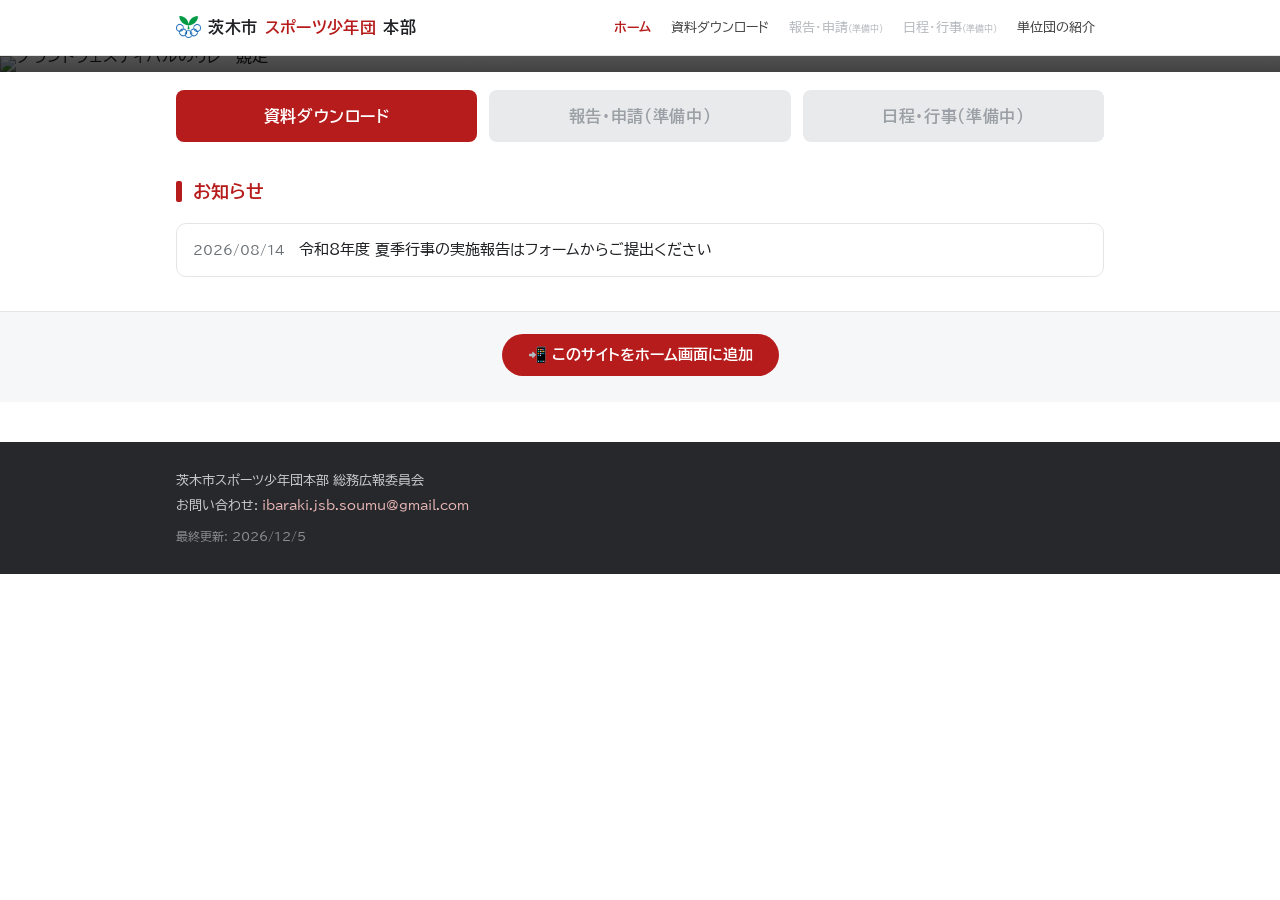
==== index.html @ 05d5eac3 "Update: PCのヒーロー縦幅を30vhに制限・ホーム画面追加ボタン新設・フッタ文言整理 - beforeinstallprompt対応(Android/PCはワンタップ、iPhoneは手順表示)" ====
<!DOCTYPE html>
<html lang="ja">
<head>
<meta charset="UTF-8">
<meta name="viewport" content="width=device-width, initial-scale=1">
<title>茨木市スポーツ少年団本部</title>
<meta name="description" content="大阪府茨木市内で活動するスポーツ少年団の連絡・資料・報告の窓口です。">
<!-- ホーム画面追加・ブックマーク用のアイコン(PWA) -->
<link rel="manifest" href="manifest.webmanifest">
<meta name="theme-color" content="#b71c1c">
<link rel="icon" type="image/png" sizes="32x32" href="icons/icon-32.png">
<link rel="apple-touch-icon" href="icons/apple-touch-icon.png">
<link rel="preconnect" href="https://fonts.googleapis.com">
<link rel="preconnect" href="https://fonts.gstatic.com" crossorigin>
<link href="https://fonts.googleapis.com/css2?family=BIZ+UDPGothic:wght@400;700&display=swap" rel="stylesheet">
<link rel="stylesheet" href="style.css?v=2">
<!--
  ホームページ。お知らせは「本部サイト資料一覧」スプレッドシートの「お知らせ」シートを直読みする。
  シートが無い/読めない間は、下の FALLBACK_NOTICES を表示する。
-->
<style>
  /* ヒーロー */
  .hero{position:relative;max-height:520px;overflow:hidden;line-height:0}
  .hero img{width:100%;height:auto;object-fit:cover;max-height:520px}
  /* PCでは縦幅を画面の3割程度に抑える(スマホは従来どおり) */
  @media (min-width:561px){
    .hero{max-height:30vh}
    .hero img{max-height:30vh}
  }

  /* ホーム画面追加ボタン(フッタ直上) */
  .installsec{padding:22px 0 26px;text-align:center;background:var(--bg-alt);border-top:1px solid var(--line)}
  .installsec button{border:0;background:var(--red);color:#fff;font-weight:700;font-family:inherit;
    font-size:.95rem;padding:12px 26px;border-radius:999px;cursor:pointer}
  .installsec button:hover{background:var(--red-hover)}
  .installsec .hint{margin-top:10px;font-size:.82rem;color:var(--sub)}
  .hero .cap{position:absolute;left:0;right:0;bottom:0;line-height:1.4;color:#fff;
             padding:60px 0 22px;
             background:linear-gradient(transparent, rgba(0,0,0,.28) 30%, rgba(0,0,0,.74))}
  .hero .cap .wrap{padding:0 16px}
  .hero .bar{width:56px;height:5px;background:#e53935;border-radius:2px;margin-bottom:10px}
  .hero h1{font-size:clamp(1.3rem, 3.6vw, 2.3rem);font-weight:700;letter-spacing:.03em;
           text-shadow:0 2px 14px rgba(0,0,0,.7)}
  .hero .sub{margin-top:5px;font-size:clamp(.78rem, 1.7vw, 1rem);opacity:.95;
             text-shadow:0 1px 8px rgba(0,0,0,.8)}

  /* 入口ボタン */
  .gateway{display:flex;gap:12px;flex-wrap:wrap;padding:18px 0 0}
  .gateway .btn{flex:1 1 180px}
  .btn.disabled{background:#e9eaec;color:#9aa0a5;cursor:default}
  @media (max-width:560px){
    .gateway{gap:8px}
    .gateway .btn{flex:1 1 calc(50% - 4px);padding:11px 8px;font-size:.88rem}
    .gateway .btn.ghost{flex:1 1 100%}
  }

  /* お知らせ */
  .notice{border:1px solid var(--line);border-radius:10px;overflow:hidden;background:#fff}
  .notice .row{display:flex;gap:14px;padding:13px 16px;border-bottom:1px solid var(--line);
               font-size:.92rem;align-items:baseline;text-decoration:none;color:inherit}
  .notice .row:last-child{border-bottom:none}
  .notice a.row:hover{background:var(--hover)}
  .notice .d{color:var(--sub);font-size:.8rem;white-space:nowrap}
  .notice .new{display:inline-block;background:var(--red);color:#fff;font-size:.62rem;font-weight:700;
               border-radius:3px;padding:1px 5px;margin-left:8px;vertical-align:1px}

  .aisatsu{font-size:.94rem;max-width:44em}
  .aisatsu .name{text-align:right;margin-top:1em;font-weight:700}
</style>
</head>
<body>

<header class="sitehead">
  <div class="in">
    <a class="brand" href="./"><img src="icons/logo.png" alt="スポーツ少年団ロゴ">茨木市<span>スポーツ少年団</span>本部</a>
    <nav>
      <a class="cur" href="./">ホーム</a>
      <a href="shiryo.html">資料ダウンロード</a>
      <span class="soon">報告・申請<small>(準備中)</small></span>
      <span class="soon">日程・行事<small>(準備中)</small></span>
      <a href="tanidan.html">単位団の紹介</a>
    </nav>
  </div>
</header>

<div class="hero">
  <img src="https://lh3.googleusercontent.com/d/1akVJfn51timiSOVr9-BJmA3i7VteGHjh=w1600"
       alt="グランドフェスティバルのリレー競走">
  <div class="cap">
    <div class="wrap">
      <div class="bar"></div>
      <h1>茨木市スポーツ少年団本部</h1>
      <p class="sub">大阪府茨木市内で活動するスポーツ少年団の連絡・資料・報告の窓口です</p>
    </div>
  </div>
</div>

<div class="wrap">
  <!-- 報告フォーム・GF名簿へのリンクは、アクセス者を限定するため公開トップには置かない
       (報告・申請サブページに集約する方針。2026-08-15) -->
  <div class="gateway">
    <a class="btn" href="shiryo.html">資料ダウンロード</a>
    <span class="btn disabled">報告・申請(準備中)</span>
    <span class="btn disabled">日程・行事(準備中)</span>
  </div>
</div>

<section>
  <div class="wrap">
    <h2 class="sec-title">お知らせ</h2>
    <div class="notice" id="notice"></div>
  </div>
</section>

<!-- 本部長挨拶: 原稿入手まで非表示(hidden)。入手したら hidden を外して本文を差し替える -->
<section class="alt" hidden>
  <div class="wrap">
    <h2 class="sec-title">本部長挨拶</h2>
    <div class="aisatsu">
      <p id="aisatsu-body">(ここに本部長挨拶の文章が入ります。旧サイトの文面をご支給ください。)</p>
      <p class="name">茨木市スポーツ少年団本部 本部長　片桐 仁</p>
    </div>
  </div>
</section>

<!-- ホーム画面追加の案内(アプリとして起動中は自動で非表示) -->
<section class="installsec" id="install-sec">
  <div class="wrap">
    <button id="install-btn" type="button">📲 このサイトをホーム画面に追加</button>
    <p id="install-hint" class="hint" hidden>iPhoneでは、下の共有ボタン(四角+↑)→「ホーム画面に追加」で登録できます。</p>
  </div>
</section>

<footer>
  <div class="in">
    茨木市スポーツ少年団本部 総務広報委員会<br>
    お問い合わせ: <a href="mailto:ibaraki.jsb.soumu@gmail.com">ibaraki.jsb.soumu@gmail.com</a>
    <div class="fine">最終更新: <span id="page-updated">—</span></div>
  </div>
</footer>

<script>
// ---- お知らせ: シート直読み(gviz)。読めない間は下の予備を表示 ----
const SHEET_ID = '1SO0QSusrDojFkDraf4MSGbUrFBch8jAM1ygvX_SlDVo';
const NEW_DAYS = 14;   // お知らせのNEWは2週間
const FALLBACK_NOTICES = [
  {d:'2026/08/14', t:'令和8年度 夏季行事の実施報告はフォームからご提出ください',
   l:'shiryo.html?cat=夏季行事'},
];

function isNew(s){
  const p = String(s||'').split('/');
  if(p.length !== 3) return false;
  return (Date.now() - new Date(+p[0],+p[1]-1,+p[2]).getTime()) / 86400000 <= NEW_DAYS;
}
function esc(s){ return String(s||'').replace(/[&<>"]/g, c => ({'&':'&amp;','<':'&lt;','>':'&gt;','"':'&quot;'}[c])); }

function renderNotices(items){
  const box = document.getElementById('notice');
  if(!items.length){
    box.innerHTML = '<div class="row"><span>現在お知らせはありません。</span></div>';
    return;
  }
  box.innerHTML = items.map(n => {
    const body = '<span class="d">' + esc(n.d) + '</span><span>' + esc(n.t) +
                 (isNew(n.d) ? '<span class="new">NEW</span>' : '') + '</span>';
    return n.l ? '<a class="row" target="_blank" rel="noopener" href="' + esc(n.l) + '">' + body + '</a>'
               : '<div class="row">' + body + '</div>';
  }).join('');
}
renderNotices(FALLBACK_NOTICES);

// ---- ホーム画面追加ボタン ----
// Android/PCのChrome系: beforeinstallpromptを捕まえてワンタップでインストール。
// iPhone(Safari): APIが無いため、タップで手順を表示する。アプリ起動中はボタン自体を隠す。
{
  const sec = document.getElementById('install-sec');
  const btn = document.getElementById('install-btn');
  const hint = document.getElementById('install-hint');
  if (matchMedia('(display-mode: standalone)').matches || navigator.standalone) {
    sec.hidden = true;   // すでにホーム画面から起動している
  }
  let deferredPrompt = null;
  addEventListener('beforeinstallprompt', e => { e.preventDefault(); deferredPrompt = e; });
  addEventListener('appinstalled', () => { sec.hidden = true; });
  btn.addEventListener('click', async () => {
    if (deferredPrompt) {
      deferredPrompt.prompt();
      deferredPrompt = null;
    } else {
      hint.hidden = false;  // iOS等: 手順を表示
    }
  });
}

// ページの最終更新日(このファイルの公開日時から自動表示。手動メンテ不要)
{
  const m = new Date(document.lastModified);
  if (!isNaN(m)) {
    document.getElementById('page-updated').textContent =
      m.getFullYear() + '/' + (m.getMonth()+1) + '/' + m.getDate();
  }
}

// 「お知らせ」シート(列: 日付|内容|リンク|非表示)があれば差し替える
function cellText(row, i){
  const c = row.c ? row.c[i] : null;
  if(!c) return '';
  const v = (c.f !== undefined && c.f !== null) ? c.f : c.v;
  return v == null ? '' : String(v);
}
window.onNotices = function(res){
  try{
    // 「お知らせ」シートが存在しないとき、gviz は先頭シート(資料一覧)を代わりに返すことがある。
    // 見出しが「日付/内容」で始まる本物のときだけ採用する
    const labels = (res.table.cols || []).map(c => String(c.label || '').trim());
    if(labels[0] !== '日付' || labels[1] !== '内容') return;
    const items = (res.table.rows || []).map(r => ({
      d: cellText(r,0), t: cellText(r,1), l: cellText(r,2), hide: cellText(r,3)
    })).filter(n => n.t && !n.hide.trim());
    if(items.length){ renderNotices(items.reverse()); }  // 新しい行を上に
  }catch(e){ console.warn('お知らせの読込に失敗', e); }
};
(function(){
  const s = document.createElement('script');
  s.src = 'https://docs.google.com/spreadsheets/d/' + SHEET_ID +
          '/gviz/tq?tqx=out:json;responseHandler:onNotices&headers=1&sheet=' +
          encodeURIComponent('お知らせ');
  document.head.appendChild(s);
})();
</script>
</body>
</html>
---- style.css ----
/* ============================================================
   茨木市スポーツ少年団本部 サイト共通スタイル
   正本: 三役役員共有フォルダA/本部サイト/サイトソース/
   配色・フォント・ヘッダー・フッターはこのファイルで全ページ統一する
   ============================================================ */

:root{
  --red:#b71c1c; --red-hover:#d32f2f; --red-pale:#fbeaea;
  --ink:#1f2124; --sub:#6b7075; --line:#e3e5e8;
  --bg:#ffffff; --bg-alt:#f6f7f8; --chip:#f2f3f5; --hover:#faf7f7; --fold:#f7f8f9;
  --maxw:960px;
}
*{margin:0;padding:0;box-sizing:border-box}
html{-webkit-text-size-adjust:100%}
body{font-family:"BIZ UDPGothic","BIZ UDGothic","Hiragino Sans","Yu Gothic UI",Meiryo,sans-serif;
     color:var(--ink);background:var(--bg);line-height:1.75}
img{max-width:100%;display:block}
a{color:var(--red)}

/* ---- ヘッダー・ナビ ---- */
.sitehead{position:sticky;top:0;z-index:20;background:rgba(255,255,255,.96);
          backdrop-filter:blur(6px);border-bottom:1px solid var(--line)}
.sitehead .in{max-width:var(--maxw);margin:0 auto;padding:10px 16px;
              display:flex;align-items:center;justify-content:space-between;gap:10px;flex-wrap:wrap}
.brand{font-weight:700;font-size:1.02rem;color:var(--ink);text-decoration:none;letter-spacing:.02em;
       display:inline-flex;align-items:center;gap:.45em}
.brand span{color:var(--red)}
.brand img{height:1.35em;width:auto}
nav{display:flex;gap:2px;flex-wrap:wrap}
nav a,nav span{font-size:.82rem;text-decoration:none;color:#444;padding:6px 9px;border-radius:6px;
               white-space:nowrap}
nav a:hover{background:var(--red-pale);color:var(--red)}
nav a.cur{color:var(--red);font-weight:700}
nav span.soon{color:#b6babe;cursor:default}
nav span.soon small{font-size:.72em}

/* ---- 共通レイアウト ---- */
.wrap{max-width:var(--maxw);margin:0 auto;padding:0 16px}
section{padding:34px 0}
section.alt{background:var(--bg-alt)}
.sec-title{font-size:1.12rem;font-weight:700;color:var(--red);margin-bottom:16px;
           display:flex;align-items:center;gap:.6em}
.sec-title::before{content:"";width:6px;height:1.15em;background:var(--red);border-radius:2px}

/* ---- ボタン ---- */
.btn{display:inline-block;text-align:center;text-decoration:none;background:var(--red);color:#fff;
     font-weight:700;padding:12px 22px;border-radius:8px;letter-spacing:.04em;transition:.15s}
.btn:hover{background:var(--red-hover)}
.btn.ghost{background:#fff;color:var(--red);border:1.5px solid var(--red)}
.btn.ghost:hover{background:var(--red-pale)}

/* ---- フッター ---- */
footer{background:#26282b;color:#c7cacd;margin-top:40px}
footer .in{max-width:var(--maxw);margin:0 auto;padding:26px 16px;font-size:.82rem;line-height:1.9}
footer a{color:#e8b6b6;text-decoration:none}
footer .fine{color:#8a8e92;font-size:.76rem;margin-top:.6em}

@media (max-width:560px){
  .sitehead .in{padding:8px 12px}
  .brand{font-size:.95rem}
  nav a,nav span{font-size:.78rem;padding:5px 7px}
  section{padding:26px 0}
}
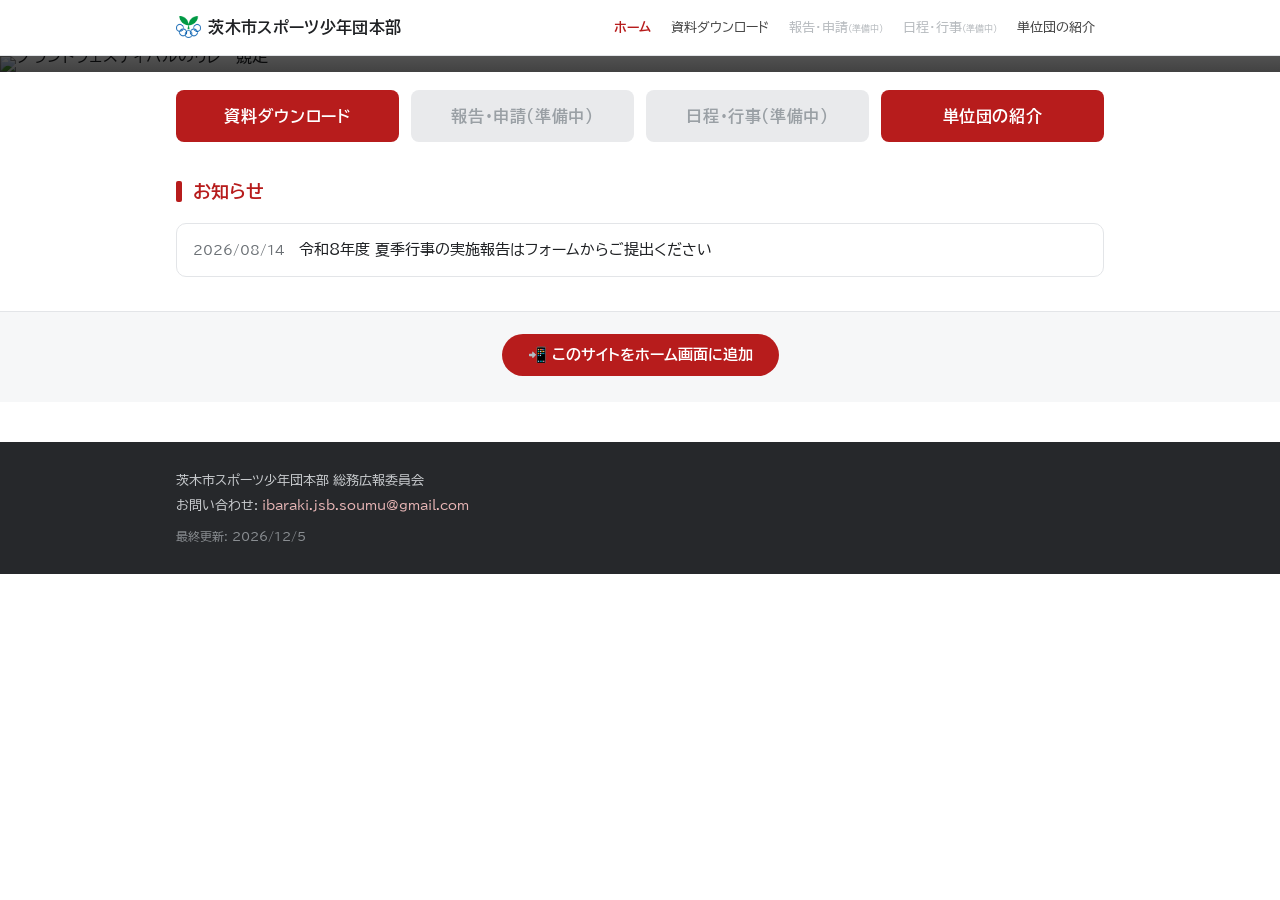
==== commit 625764da: "Update: ヘッダー団体名を一色に・入口ボタンに単位団の紹介を追加(手動修正の取り込み) Co-Authored-By: Claude Fable 5 <noreply@anthropic.com" ====
--- a/index.html
+++ b/index.html
@@ -72,7 +72,7 @@
 
 <header class="sitehead">
   <div class="in">
-    <a class="brand" href="./"><img src="icons/logo.png" alt="スポーツ少年団ロゴ">茨木市<span>スポーツ少年団</span>本部</a>
+    <a class="brand" href="./"><img src="icons/logo.png" alt="スポーツ少年団ロゴ">茨木市スポーツ少年団本部</a>
     <nav>
       <a class="cur" href="./">ホーム</a>
       <a href="shiryo.html">資料ダウンロード</a>
@@ -102,6 +102,7 @@
     <a class="btn" href="shiryo.html">資料ダウンロード</a>
     <span class="btn disabled">報告・申請(準備中)</span>
     <span class="btn disabled">日程・行事(準備中)</span>
+    <a class="btn" href="tanidan.html">単位団の紹介</a>
   </div>
 </div>
 
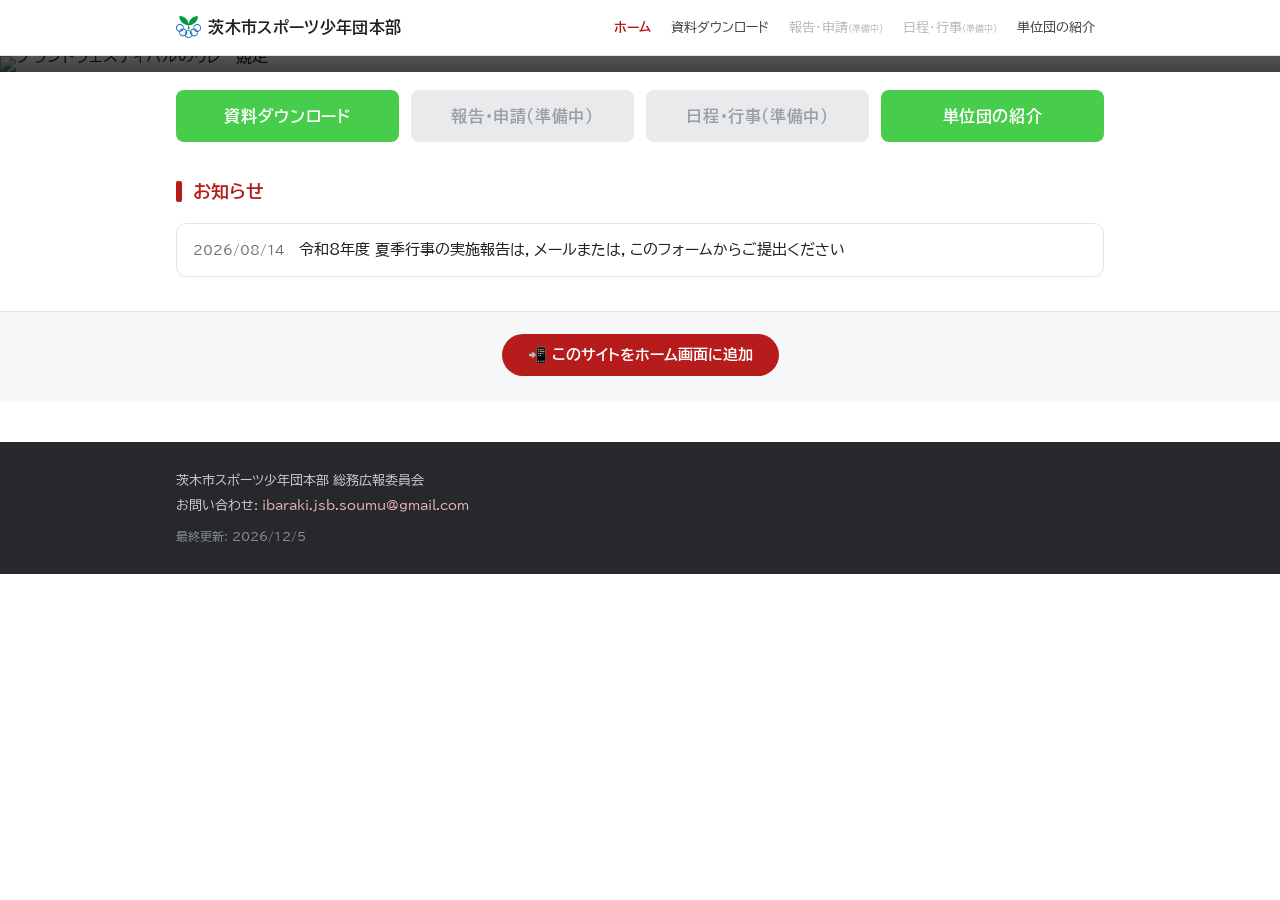
==== commit 9efcdcc6: "Update: 手動修正の取り込み(入口ボタンを若葉色に・トップ文言調整・お知らせ文言) - .btn背景を--wakaba(#47cc4c)に変更、CSSキャッシュバスターv=3 - ヒーロー下の説" ====
--- a/index.html
+++ b/index.html
@@ -13,7 +13,7 @@
 <link rel="preconnect" href="https://fonts.googleapis.com">
 <link rel="preconnect" href="https://fonts.gstatic.com" crossorigin>
 <link href="https://fonts.googleapis.com/css2?family=BIZ+UDPGothic:wght@400;700&display=swap" rel="stylesheet">
-<link rel="stylesheet" href="style.css?v=2">
+<link rel="stylesheet" href="style.css?v=3">
 <!--
   ホームページ。お知らせは「本部サイト資料一覧」スプレッドシートの「お知らせ」シートを直読みする。
   シートが無い/読めない間は、下の FALLBACK_NOTICES を表示する。
@@ -90,7 +90,7 @@
     <div class="wrap">
       <div class="bar"></div>
       <h1>茨木市スポーツ少年団本部</h1>
-      <p class="sub">大阪府茨木市内で活動するスポーツ少年団の連絡・資料・報告の窓口です</p>
+      <p class="sub">大阪府茨木市内で活動するスポーツ少年団の連絡・資料</p>
     </div>
   </div>
 </div>
@@ -145,7 +145,7 @@
 const SHEET_ID = '1SO0QSusrDojFkDraf4MSGbUrFBch8jAM1ygvX_SlDVo';
 const NEW_DAYS = 14;   // お知らせのNEWは2週間
 const FALLBACK_NOTICES = [
-  {d:'2026/08/14', t:'令和8年度 夏季行事の実施報告はフォームからご提出ください',
+  {d:'2026/08/14', t:'令和8年度 夏季行事の実施報告は，メールまたは，このフォームからご提出ください',
    l:'shiryo.html?cat=夏季行事'},
 ];
 
@@ -159,7 +159,7 @@
 function renderNotices(items){
   const box = document.getElementById('notice');
   if(!items.length){
-    box.innerHTML = '<div class="row"><span>現在お知らせはありません。</span></div>';
+    box.innerHTML = '<div class="row"><span>現在お知らせはありません。(・◇・) ( ﾟ∋ﾟ)	⊂(・e・)⊃</span></div>';
     return;
   }
   box.innerHTML = items.map(n => {
--- a/style.css
+++ b/style.css
@@ -6,6 +6,7 @@
 
 :root{
   --red:#b71c1c; --red-hover:#d32f2f; --red-pale:#fbeaea;
+  --wakaba:#47cc4c; --wakaba-hover:#d37f2f; --wakaba-pale:#fbeaea;
   --ink:#1f2124; --sub:#6b7075; --line:#e3e5e8;
   --bg:#ffffff; --bg-alt:#f6f7f8; --chip:#f2f3f5; --hover:#faf7f7; --fold:#f7f8f9;
   --maxw:960px;
@@ -43,7 +44,7 @@
 .sec-title::before{content:"";width:6px;height:1.15em;background:var(--red);border-radius:2px}
 
 /* ---- ボタン ---- */
-.btn{display:inline-block;text-align:center;text-decoration:none;background:var(--red);color:#fff;
+.btn{display:inline-block;text-align:center;text-decoration:none;background:var(--wakaba);color:#fff;
      font-weight:700;padding:12px 22px;border-radius:8px;letter-spacing:.04em;transition:.15s}
 .btn:hover{background:var(--red-hover)}
 .btn.ghost{background:#fff;color:var(--red);border:1.5px solid var(--red)}
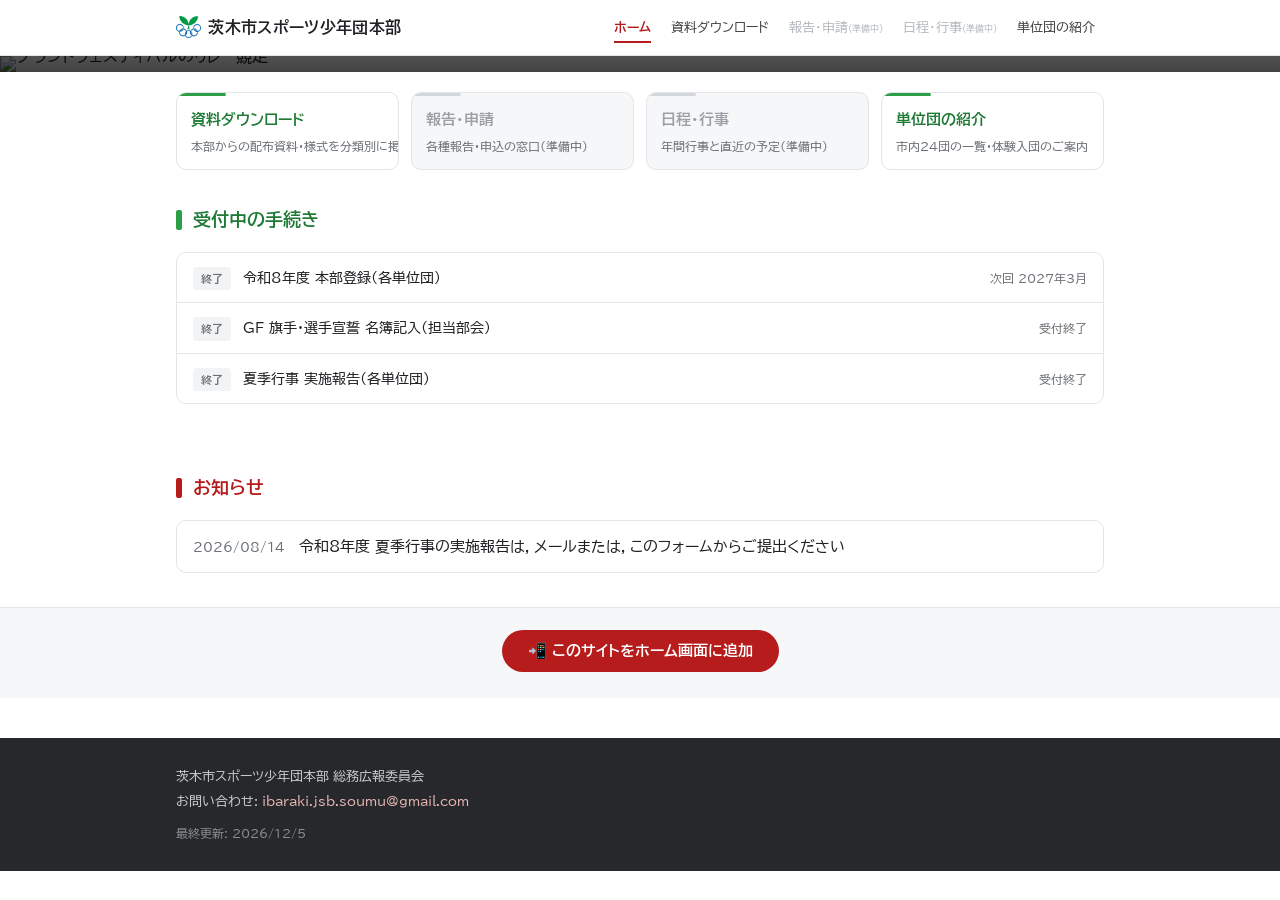
==== commit 21cbd9b6: "Design: 触感言語の全ページ統一とページ別の体験刷新 - 共通(style.css/site.js新設): 押下カーブ・波紋・ナビ下線伸長・focusリング・rise・reduced-motio" ====
--- a/index.html
+++ b/index.html
@@ -13,7 +13,8 @@
 <link rel="preconnect" href="https://fonts.googleapis.com">
 <link rel="preconnect" href="https://fonts.gstatic.com" crossorigin>
 <link href="https://fonts.googleapis.com/css2?family=BIZ+UDPGothic:wght@400;700&display=swap" rel="stylesheet">
-<link rel="stylesheet" href="style.css?v=3">
+<link rel="stylesheet" href="style.css?v=4">
+<script src="site.js?v=4" defer></script>
 <!--
   ホームページ。お知らせは「本部サイト資料一覧」スプレッドシートの「お知らせ」シートを直読みする。
   シートが無い/読めない間は、下の FALLBACK_NOTICES を表示する。
@@ -44,15 +45,44 @@
   .hero .sub{margin-top:5px;font-size:clamp(.78rem, 1.7vw, 1rem);opacity:.95;
              text-shadow:0 1px 8px rgba(0,0,0,.8)}
 
-  /* 入口ボタン */
-  .gateway{display:flex;gap:12px;flex-wrap:wrap;padding:18px 0 0}
-  .gateway .btn{flex:1 1 180px}
-  .btn.disabled{background:#e9eaec;color:#9aa0a5;cursor:default}
-  @media (max-width:560px){
-    .gateway{gap:8px}
-    .gateway .btn{flex:1 1 calc(50% - 4px);padding:11px 8px;font-size:.88rem}
-    .gateway .btn.ghost{flex:1 1 100%}
-  }
+  /* 入口カード: 静かな見た目・触ると生きる(若葉ライン伸長+浮上+→出現+押し込み) */
+  .gateway{display:grid;grid-template-columns:repeat(4,1fr);gap:12px;padding:20px 0 0}
+  .gw{position:relative;display:block;text-decoration:none;color:var(--ink);background:#fff;
+      border:1px solid var(--line);border-radius:10px;padding:14px;overflow:hidden;
+      transition:transform .22s var(--press),box-shadow .22s ease,border-color .22s ease}
+  .gw::before{content:"";position:absolute;left:0;right:0;top:0;height:3px;background:var(--wakaba);
+      transform:scaleX(.22);transform-origin:left;transition:transform .3s var(--press)}
+  .gw .t{font-weight:700;font-size:.95rem;color:var(--wakaba-deep);display:flex;align-items:center;gap:.3em}
+  .gw .t::after{content:"→";font-weight:400;opacity:0;transform:translateX(-6px);
+      transition:opacity .2s ease,transform .25s var(--press)}
+  .gw .desc{font-size:.75rem;color:var(--sub);margin-top:3px;line-height:1.55}
+  a.gw:hover{transform:translateY(-3px);border-color:#bfe0c5;box-shadow:0 8px 22px rgba(30,110,50,.13)}
+  a.gw:hover::before{transform:scaleX(1)}
+  a.gw:hover .t::after{opacity:1;transform:translateX(0)}
+  a.gw:active{transform:translateY(0) scale(.975);transition-duration:.06s;box-shadow:0 2px 6px rgba(30,110,50,.14)}
+  .gw.disabled{background:var(--bg-alt)}
+  .gw.disabled::before{background:#d3d7da}
+  .gw.disabled .t{color:#9aa0a5}
+  .gw.disabled .t::after{content:""}
+  @media (max-width:680px){.gateway{grid-template-columns:1fr 1fr;gap:9px}}
+
+  /* 受付中の手続き: バー・カウントダウンなしの事務連絡。行は指に応える */
+  .sec-title.green{color:var(--wakaba-deep)}
+  .sec-title.green::before{background:var(--wakaba)}
+  .duty{border:1px solid var(--line);border-radius:10px;overflow:hidden;background:#fff}
+  .duty .row{position:relative;display:flex;gap:12px;padding:12px 16px;border-bottom:1px solid var(--line);
+      font-size:.9rem;align-items:baseline;text-decoration:none;color:inherit;
+      transition:background .18s ease,padding-left .22s var(--press)}
+  .duty .row::before{content:"";position:absolute;left:0;top:0;bottom:0;width:0;background:var(--wakaba);
+      transition:width .22s var(--press)}
+  .duty a.row:hover{background:#f7fbf7;padding-left:22px}
+  .duty a.row:hover::before{width:4px}
+  .duty a.row:active{background:var(--wakaba-soft)}
+  .duty .row:last-child{border-bottom:none}
+  .duty .st{flex:0 0 auto;font-size:.7rem;font-weight:700;border-radius:4px;padding:2px 8px;
+      background:var(--wakaba-soft);color:var(--wakaba-deep)}
+  .duty .st.end{background:var(--chip);color:var(--sub)}
+  .duty .til{margin-left:auto;font-size:.78rem;color:var(--sub);white-space:nowrap}
 
   /* お知らせ */
   .notice{border:1px solid var(--line);border-radius:10px;overflow:hidden;background:#fff}
@@ -98,13 +128,32 @@
 <div class="wrap">
   <!-- 報告フォーム・GF名簿へのリンクは、アクセス者を限定するため公開トップには置かない
        (報告・申請サブページに集約する方針。2026-08-15) -->
-  <div class="gateway">
-    <a class="btn" href="shiryo.html">資料ダウンロード</a>
-    <span class="btn disabled">報告・申請(準備中)</span>
-    <span class="btn disabled">日程・行事(準備中)</span>
-    <a class="btn" href="tanidan.html">単位団の紹介</a>
-  </div>
+  <nav class="gateway rise-group">
+    <a class="gw" href="shiryo.html" data-ripple>
+      <div class="t">資料ダウンロード</div>
+      <div class="desc">本部からの配布資料・様式を分類別に掲載</div>
+    </a>
+    <span class="gw disabled">
+      <div class="t">報告・申請</div>
+      <div class="desc">各種報告・申込の窓口(準備中)</div>
+    </span>
+    <span class="gw disabled">
+      <div class="t">日程・行事</div>
+      <div class="desc">年間行事と直近の予定(準備中)</div>
+    </span>
+    <a class="gw" href="tanidan.html" data-ripple>
+      <div class="t">単位団の紹介</div>
+      <div class="desc">市内24団の一覧・体験入団のご案内</div>
+    </a>
+  </nav>
 </div>
+
+<section>
+  <div class="wrap">
+    <h2 class="sec-title green">受付中の手続き</h2>
+    <div class="duty" id="duty"></div>
+  </div>
+</section>
 
 <section>
   <div class="wrap">
@@ -170,6 +219,53 @@
   }).join('');
 }
 renderNotices(FALLBACK_NOTICES);
+
+// ---- 受付中の手続き: 「手続き」シート(列: 項目|対象|締切日|リンク|備考|非表示)駆動 ----
+// シートが無い間は下の予備を表示。締切日を過ぎた行は自動で「終了」になり末尾へ回る。
+// 進行バー・残日数の強調はしない方針(2026-08-17設計)
+const FALLBACK_DUTIES = [
+  {t:'夏季行事 実施報告', who:'各単位団', due:'2026/10/02', l:'shiryo.html?cat=夏季行事', note:''},
+  {t:'GF 旗手・選手宣誓 名簿記入', who:'担当部会', due:'2026/09/16', l:'', note:''},
+  {t:'令和8年度 本部登録', who:'各単位団', due:'2026/07/31', l:'', note:'次回 2027年3月'},
+];
+function dueDate(s){ const p = String(s||'').split('/'); return p.length===3 ? new Date(+p[0],+p[1]-1,+p[2],23,59) : null; }
+function renderDuties(items){
+  const box = document.getElementById('duty');
+  const now = new Date();
+  const list = items.map(d => {
+    const dd = dueDate(d.due);
+    return Object.assign({}, d, {open: !dd || dd >= now, dd: dd});
+  }).sort((a,b) => (a.open !== b.open) ? (a.open ? -1 : 1) : ((a.dd&&b.dd) ? a.dd-b.dd : 0));
+  box.innerHTML = list.map(d => {
+    const st = d.open ? '<span class="st">受付中</span>' : '<span class="st end">終了</span>';
+    const til = d.open && d.dd ? '期限 ' + (d.dd.getMonth()+1) + '月' + d.dd.getDate() + '日'
+              : (d.note || '受付終了');
+    const body = st + '<span>' + esc(d.t) + (d.who ? '(' + esc(d.who) + ')' : '') + '</span>' +
+                 '<span class="til">' + esc(til) + '</span>';
+    return (d.open && d.l)
+      ? '<a class="row" data-ripple href="' + esc(d.l) + '">' + body + '</a>'
+      : '<div class="row">' + body + '</div>';
+  }).join('') || '<div class="row"><span>現在、受付中の手続きはありません。</span></div>';
+}
+renderDuties(FALLBACK_DUTIES);
+window.onDuties = function(res){
+  try{
+    const labels = (res.table.cols || []).map(c => String(c.label || '').trim());
+    if(labels[0] !== '項目'){ return; }   // シート未作成時にgvizが別シートを返す対策
+    const items = (res.table.rows || []).map(r => ({
+      t: cellText(r,0), who: cellText(r,1), due: cellText(r,2), l: cellText(r,3),
+      note: cellText(r,4), hide: cellText(r,5)
+    })).filter(d => d.t && !d.hide.trim());
+    if(items.length){ renderDuties(items); }
+  }catch(e){ console.warn('手続きの読込に失敗', e); }
+};
+(function(){
+  const s = document.createElement('script');
+  s.src = 'https://docs.google.com/spreadsheets/d/' + SHEET_ID +
+          '/gviz/tq?tqx=out:json;responseHandler:onDuties&headers=1&sheet=' +
+          encodeURIComponent('手続き');
+  document.head.appendChild(s);
+})();
 
 // ---- ホーム画面追加ボタン ----
 // Android/PCのChrome系: beforeinstallpromptを捕まえてワンタップでインストール。
--- a/style.css
+++ b/style.css
@@ -1,15 +1,17 @@
 /* ============================================================
    茨木市スポーツ少年団本部 サイト共通スタイル
    正本: 三役役員共有フォルダA/本部サイト/サイトソース/
-   配色・フォント・ヘッダー・フッターはこのファイルで全ページ統一する
+   配色・フォント・ヘッダー・フッター・「触感言語」をこのファイルで全ページ統一する
+   触感言語 = 押下カーブ(--press)・波紋(.ripple)・ナビ下線伸長・focusリング・初回rise
    ============================================================ */
 
 :root{
   --red:#b71c1c; --red-hover:#d32f2f; --red-pale:#fbeaea;
-  --wakaba:#47cc4c; --wakaba-hover:#d37f2f; --wakaba-pale:#fbeaea;
+  --wakaba:#2e9e46; --wakaba-deep:#1e7a35; --wakaba-soft:#e8f4ea; --wakaba-hover:#268a3c;
   --ink:#1f2124; --sub:#6b7075; --line:#e3e5e8;
   --bg:#ffffff; --bg-alt:#f6f7f8; --chip:#f2f3f5; --hover:#faf7f7; --fold:#f7f8f9;
   --maxw:960px;
+  --press:cubic-bezier(.2,.9,.3,1.4);   /* 押し込み・弾みの共通カーブ */
 }
 *{margin:0;padding:0;box-sizing:border-box}
 html{-webkit-text-size-adjust:100%}
@@ -17,6 +19,7 @@
      color:var(--ink);background:var(--bg);line-height:1.75}
 img{max-width:100%;display:block}
 a{color:var(--red)}
+:focus-visible{outline:3px solid #7ec08a;outline-offset:2px;border-radius:6px}
 
 /* ---- ヘッダー・ナビ ---- */
 .sitehead{position:sticky;top:0;z-index:20;background:rgba(255,255,255,.96);
@@ -26,12 +29,17 @@
 .brand{font-weight:700;font-size:1.02rem;color:var(--ink);text-decoration:none;letter-spacing:.02em;
        display:inline-flex;align-items:center;gap:.45em}
 .brand span{color:var(--red)}
-.brand img{height:1.35em;width:auto}
+.brand img{height:1.35em;width:auto;transition:transform .35s var(--press)}
+.brand:hover img{transform:rotate(-8deg) scale(1.12)}
 nav{display:flex;gap:2px;flex-wrap:wrap}
-nav a,nav span{font-size:.82rem;text-decoration:none;color:#444;padding:6px 9px;border-radius:6px;
-               white-space:nowrap}
-nav a:hover{background:var(--red-pale);color:var(--red)}
+nav a,nav span{font-size:.82rem;text-decoration:none;color:#444;padding:6px 9px;
+               white-space:nowrap;position:relative}
+nav a::after{content:"";position:absolute;left:9px;right:9px;bottom:2px;height:2px;background:var(--wakaba);
+             transform:scaleX(0);transform-origin:center;transition:transform .22s ease}
+nav a:hover{color:var(--wakaba-deep)}
+nav a:hover::after{transform:scaleX(1)}
 nav a.cur{color:var(--red);font-weight:700}
+nav a.cur::after{background:var(--red);transform:scaleX(1)}
 nav span.soon{color:#b6babe;cursor:default}
 nav span.soon small{font-size:.72em}
 
@@ -45,10 +53,25 @@
 
 /* ---- ボタン ---- */
 .btn{display:inline-block;text-align:center;text-decoration:none;background:var(--wakaba);color:#fff;
-     font-weight:700;padding:12px 22px;border-radius:8px;letter-spacing:.04em;transition:.15s}
-.btn:hover{background:var(--red-hover)}
+     font-weight:700;padding:12px 22px;border-radius:8px;letter-spacing:.04em;
+     transition:transform .2s var(--press),background .18s,box-shadow .2s}
+.btn:hover{background:var(--wakaba-hover);transform:translateY(-2px);box-shadow:0 6px 16px rgba(30,110,50,.22)}
+.btn:active{transform:translateY(0) scale(.97);transition-duration:.06s}
 .btn.ghost{background:#fff;color:var(--red);border:1.5px solid var(--red)}
-.btn.ghost:hover{background:var(--red-pale)}
+.btn.ghost:hover{background:var(--red-pale);box-shadow:0 6px 16px rgba(150,30,30,.14)}
+
+/* ---- 触感言語(共通) ---- */
+/* 波紋: JSが .ripple を差し込む。位置指定つき relative 前提 */
+.ripple{position:absolute;border-radius:50%;background:rgba(46,158,70,.18);transform:scale(0);
+        animation:rip .55s ease-out forwards;pointer-events:none}
+@keyframes rip{to{transform:scale(3.2);opacity:0}}
+/* 初回ロードのふわり(要 .rise 付与。JSで順にdelayを振る) */
+.rise{animation:rise .5s ease both}
+@keyframes rise{from{opacity:0;transform:translateY(10px)}to{opacity:1;transform:none}}
+/* OSの「動きを減らす」設定では全モーション停止 */
+@media (prefers-reduced-motion:reduce){
+  *,*::before,*::after{animation:none!important;transition:none!important}
+}
 
 /* ---- フッター ---- */
 footer{background:#26282b;color:#c7cacd;margin-top:40px}
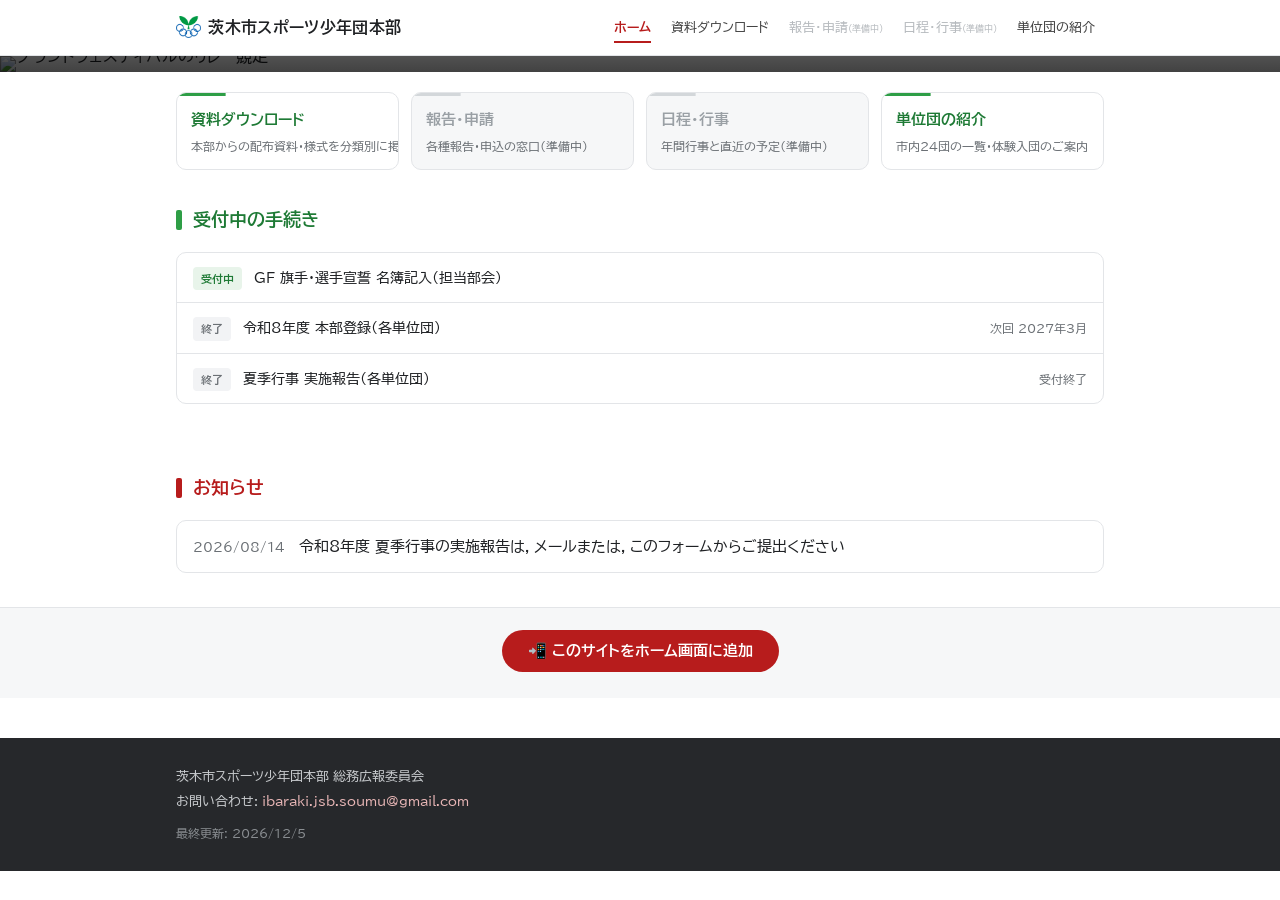
==== commit c8552c78: "Update: GF名簿の期限表示を削除・締切なし手続きの表示を整備 Co-Authored-By: Claude Fable 5 <noreply@anthropic.com> Claude-Ses" ====
--- a/index.html
+++ b/index.html
@@ -225,7 +225,7 @@
 // 進行バー・残日数の強調はしない方針(2026-08-17設計)
 const FALLBACK_DUTIES = [
   {t:'夏季行事 実施報告', who:'各単位団', due:'2026/10/02', l:'shiryo.html?cat=夏季行事', note:''},
-  {t:'GF 旗手・選手宣誓 名簿記入', who:'担当部会', due:'2026/09/16', l:'', note:''},
+  {t:'GF 旗手・選手宣誓 名簿記入', who:'担当部会', due:'', l:'', note:''},
   {t:'令和8年度 本部登録', who:'各単位団', due:'2026/07/31', l:'', note:'次回 2027年3月'},
 ];
 function dueDate(s){ const p = String(s||'').split('/'); return p.length===3 ? new Date(+p[0],+p[1]-1,+p[2],23,59) : null; }
@@ -238,10 +238,11 @@
   }).sort((a,b) => (a.open !== b.open) ? (a.open ? -1 : 1) : ((a.dd&&b.dd) ? a.dd-b.dd : 0));
   box.innerHTML = list.map(d => {
     const st = d.open ? '<span class="st">受付中</span>' : '<span class="st end">終了</span>';
-    const til = d.open && d.dd ? '期限 ' + (d.dd.getMonth()+1) + '月' + d.dd.getDate() + '日'
+    // 締切日が空の手続きは期限表示なし(受付中のまま)。終了行は備考(次回案内など)を出す
+    const til = d.open ? (d.dd ? '期限 ' + (d.dd.getMonth()+1) + '月' + d.dd.getDate() + '日' : '')
               : (d.note || '受付終了');
     const body = st + '<span>' + esc(d.t) + (d.who ? '(' + esc(d.who) + ')' : '') + '</span>' +
-                 '<span class="til">' + esc(til) + '</span>';
+                 (til ? '<span class="til">' + esc(til) + '</span>' : '');
     return (d.open && d.l)
       ? '<a class="row" data-ripple href="' + esc(d.l) + '">' + body + '</a>'
       : '<div class="row">' + body + '</div>';
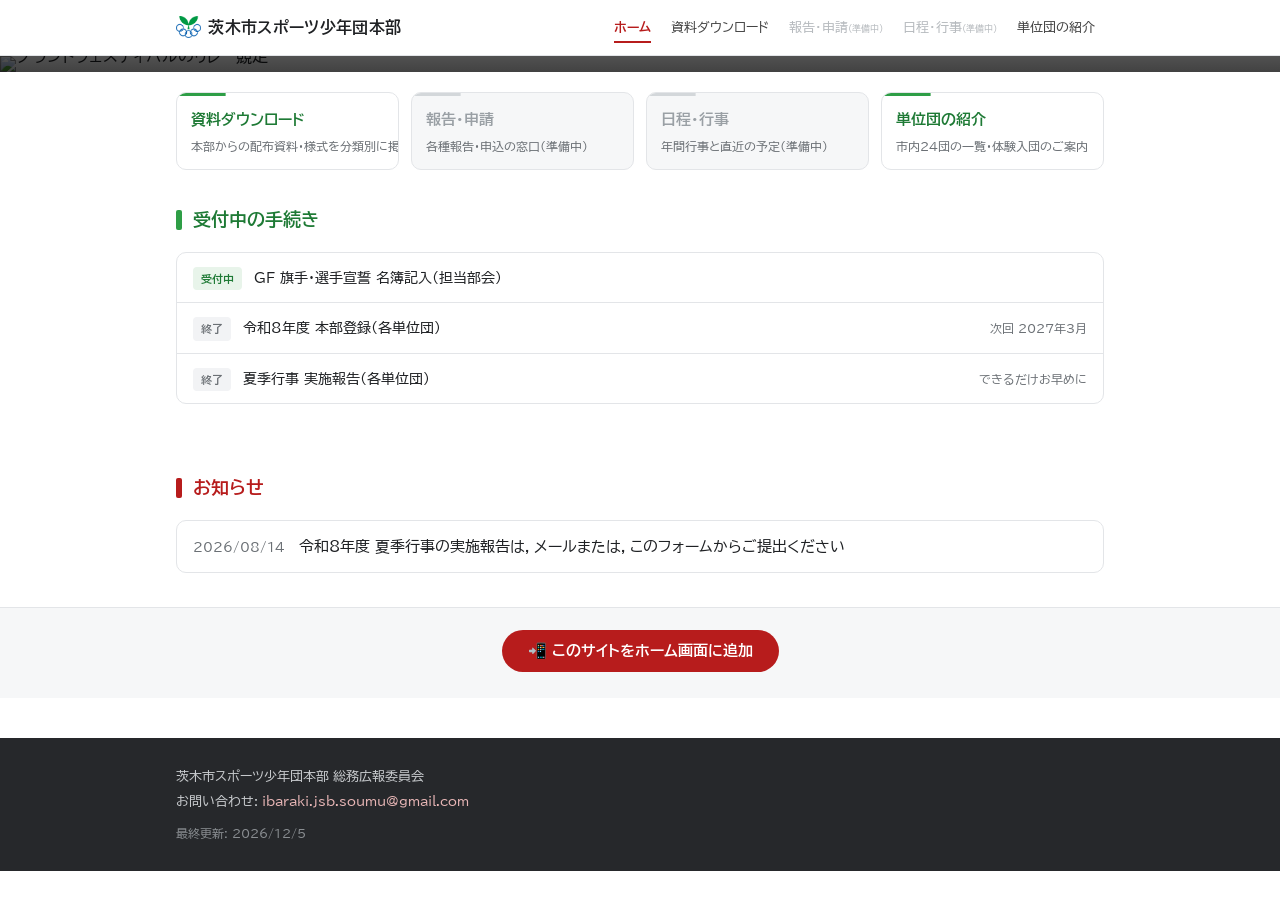
==== commit 1d68e512: "Update: 夏季行事報告の提出期限を10/16に延長 トップの受付中の手続きと資料ページ予備データの期限を変更。 受付中の手続きは備考を期限に添えて表示する(できるだけお早めに)。  Co-Aut" ====
--- a/index.html
+++ b/index.html
@@ -224,7 +224,7 @@
 // シートが無い間は下の予備を表示。締切日を過ぎた行は自動で「終了」になり末尾へ回る。
 // 進行バー・残日数の強調はしない方針(2026-08-17設計)
 const FALLBACK_DUTIES = [
-  {t:'夏季行事 実施報告', who:'各単位団', due:'2026/10/02', l:'shiryo.html?cat=夏季行事', note:''},
+  {t:'夏季行事 実施報告', who:'各単位団', due:'2026/10/16', l:'shiryo.html?cat=夏季行事', note:'できるだけお早めに'},
   {t:'GF 旗手・選手宣誓 名簿記入', who:'担当部会', due:'', l:'', note:''},
   {t:'令和8年度 本部登録', who:'各単位団', due:'2026/07/31', l:'', note:'次回 2027年3月'},
 ];
@@ -238,8 +238,8 @@
   }).sort((a,b) => (a.open !== b.open) ? (a.open ? -1 : 1) : ((a.dd&&b.dd) ? a.dd-b.dd : 0));
   box.innerHTML = list.map(d => {
     const st = d.open ? '<span class="st">受付中</span>' : '<span class="st end">終了</span>';
-    // 締切日が空の手続きは期限表示なし(受付中のまま)。終了行は備考(次回案内など)を出す
-    const til = d.open ? (d.dd ? '期限 ' + (d.dd.getMonth()+1) + '月' + d.dd.getDate() + '日' : '')
+    // 締切日が空の手続きは期限表示なし(受付中のまま)。備考は受付中なら期限に添え、終了行では次回案内として出す
+    const til = d.open ? (d.dd ? '期限 ' + (d.dd.getMonth()+1) + '月' + d.dd.getDate() + '日' + (d.note ? '(' + d.note + ')' : '') : '')
               : (d.note || '受付終了');
     const body = st + '<span>' + esc(d.t) + (d.who ? '(' + esc(d.who) + ')' : '') + '</span>' +
                  (til ? '<span class="til">' + esc(til) + '</span>' : '');
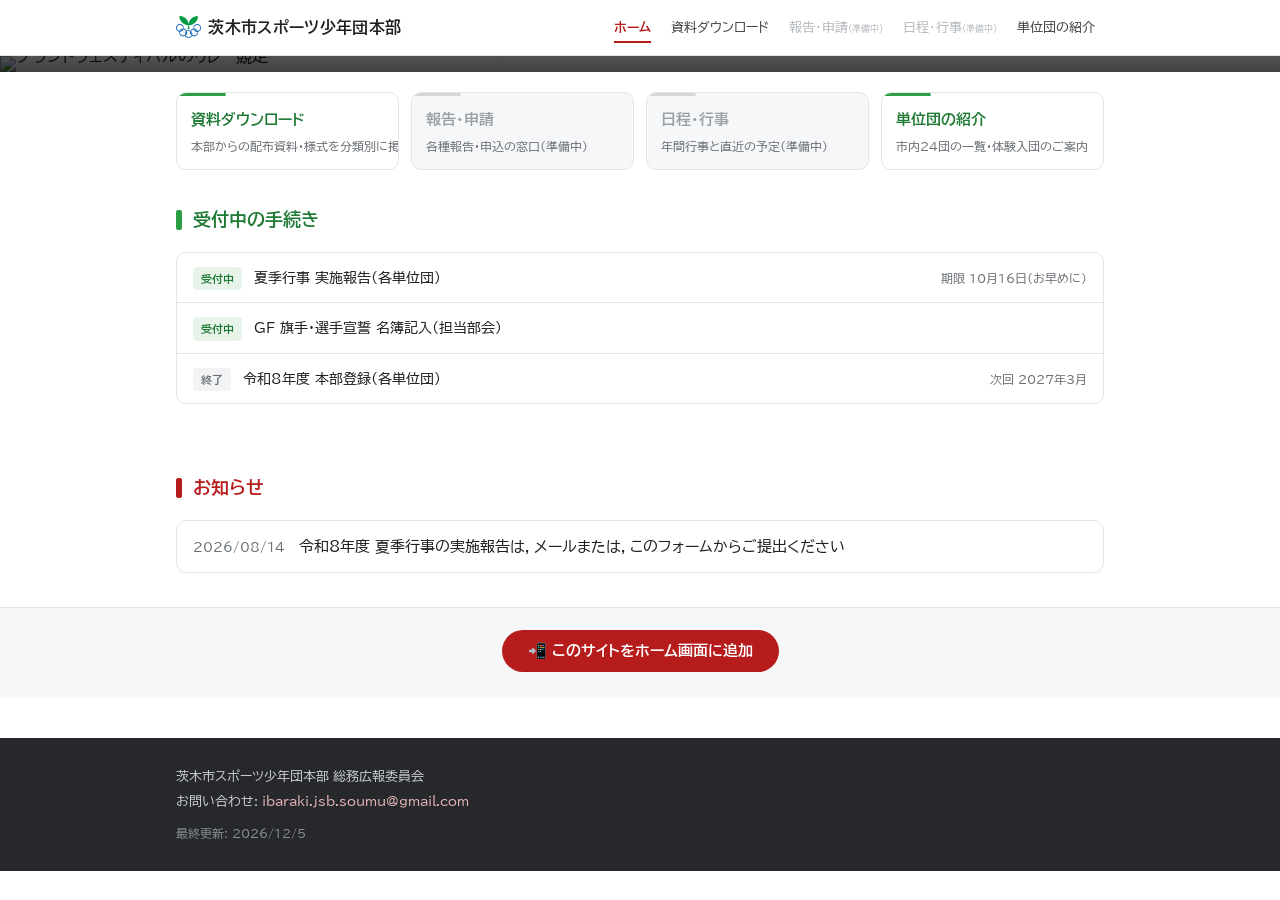
==== commit 9c6e25fb: "Fix: 受付中の手続きをスマホで題名優先の2行表示に 期限の文をスマホ幅では題名の下へ回し、題名の縦折れを解消。 締切日が日付以外の文字なら自動終了せず、その文字を期限として表示。  Co-Auth" ====
--- a/index.html
+++ b/index.html
@@ -82,7 +82,9 @@
   .duty .st{flex:0 0 auto;font-size:.7rem;font-weight:700;border-radius:4px;padding:2px 8px;
       background:var(--wakaba-soft);color:var(--wakaba-deep)}
   .duty .st.end{background:var(--chip);color:var(--sub)}
+  .duty .tx{flex:1 1 auto;min-width:0;display:flex;flex-wrap:wrap;align-items:baseline;gap:2px 12px}
   .duty .til{margin-left:auto;font-size:.78rem;color:var(--sub);white-space:nowrap}
+  @media (max-width:600px){ .duty .til{flex-basis:100%;margin-left:0} }
 
   /* お知らせ */
   .notice{border:1px solid var(--line);border-radius:10px;overflow:hidden;background:#fff}
@@ -224,7 +226,7 @@
 // シートが無い間は下の予備を表示。締切日を過ぎた行は自動で「終了」になり末尾へ回る。
 // 進行バー・残日数の強調はしない方針(2026-08-17設計)
 const FALLBACK_DUTIES = [
-  {t:'夏季行事 実施報告', who:'各単位団', due:'2026/10/16', l:'shiryo.html?cat=夏季行事', note:'できるだけお早めに'},
+  {t:'夏季行事 実施報告', who:'各単位団', due:'10月16日', l:'shiryo.html?cat=夏季行事', note:'お早めに'},
   {t:'GF 旗手・選手宣誓 名簿記入', who:'担当部会', due:'', l:'', note:''},
   {t:'令和8年度 本部登録', who:'各単位団', due:'2026/07/31', l:'', note:'次回 2027年3月'},
 ];
@@ -239,10 +241,12 @@
   box.innerHTML = list.map(d => {
     const st = d.open ? '<span class="st">受付中</span>' : '<span class="st end">終了</span>';
     // 締切日が空の手続きは期限表示なし(受付中のまま)。備考は受付中なら期限に添え、終了行では次回案内として出す
-    const til = d.open ? (d.dd ? '期限 ' + (d.dd.getMonth()+1) + '月' + d.dd.getDate() + '日' + (d.note ? '(' + d.note + ')' : '') : '')
+    // 締切日が年/月/日でない文字(例「10月16日」)なら自動終了させず、その文字をそのまま期限として出す
+    const dueLabel = d.dd ? (d.dd.getMonth()+1) + '月' + d.dd.getDate() + '日' : String(d.due||'').trim();
+    const til = d.open ? (dueLabel ? '期限 ' + dueLabel + (d.note ? '(' + d.note + ')' : '') : '')
               : (d.note || '受付終了');
-    const body = st + '<span>' + esc(d.t) + (d.who ? '(' + esc(d.who) + ')' : '') + '</span>' +
-                 (til ? '<span class="til">' + esc(til) + '</span>' : '');
+    const body = st + '<span class="tx"><span>' + esc(d.t) + (d.who ? '(' + esc(d.who) + ')' : '') + '</span>' +
+                 (til ? '<span class="til">' + esc(til) + '</span>' : '') + '</span>';
     return (d.open && d.l)
       ? '<a class="row" data-ripple href="' + esc(d.l) + '">' + body + '</a>'
       : '<div class="row">' + body + '</div>';
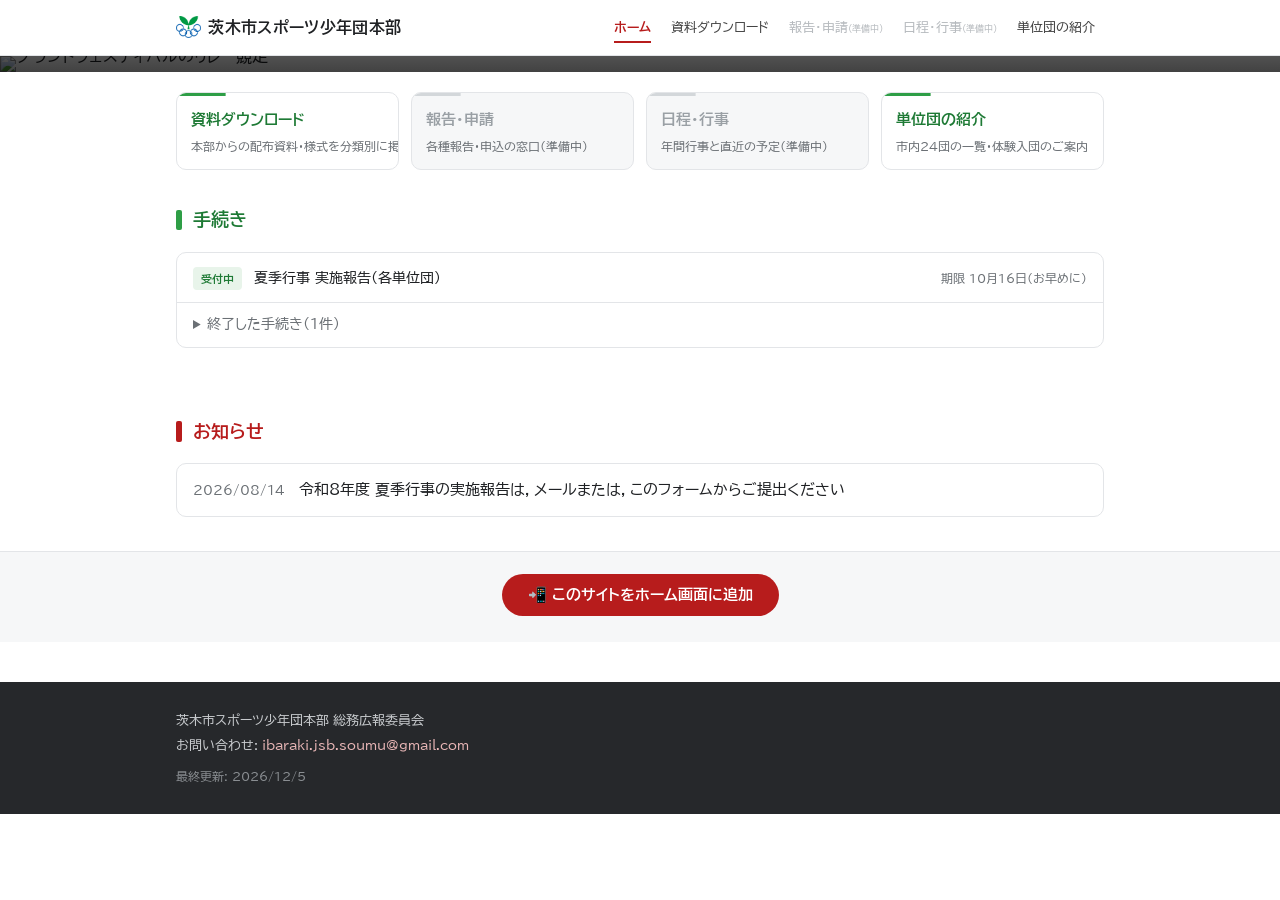
==== commit a5d5b4cc: "feat: 手続きを予定・受付中・終了で表示し終了分を折りたたむ 手続きシートを年度の台帳として行を残す運用に変更。列は見出し名で読む (担当・受付開始・提出方法を追加)。予備一覧からGFを削除。 ス" ====
--- a/index.html
+++ b/index.html
@@ -82,9 +82,12 @@
   .duty .st{flex:0 0 auto;font-size:.7rem;font-weight:700;border-radius:4px;padding:2px 8px;
       background:var(--wakaba-soft);color:var(--wakaba-deep)}
   .duty .st.end{background:var(--chip);color:var(--sub)}
+  .duty .st.plan{background:#eaf1f9;color:#2b5a8c}
+  .duty summary{padding:10px 16px;font-size:.85rem;color:var(--sub);cursor:pointer}
+  .duty details .row{border-top:1px solid var(--line);border-bottom:none}
   .duty .tx{flex:1 1 auto;min-width:0;display:flex;flex-wrap:wrap;align-items:baseline;gap:2px 12px}
   .duty .til{margin-left:auto;font-size:.78rem;color:var(--sub);white-space:nowrap}
-  @media (max-width:600px){ .duty .til{flex-basis:100%;margin-left:0} }
+  @media (max-width:600px){ .duty .til{flex-basis:100%;margin-left:0;white-space:normal} }
 
   /* お知らせ */
   .notice{border:1px solid var(--line);border-radius:10px;overflow:hidden;background:#fff}
@@ -152,7 +155,7 @@
 
 <section>
   <div class="wrap">
-    <h2 class="sec-title green">受付中の手続き</h2>
+    <h2 class="sec-title green">手続き</h2>
     <div class="duty" id="duty"></div>
   </div>
 </section>
@@ -222,45 +225,74 @@
 }
 renderNotices(FALLBACK_NOTICES);
 
-// ---- 受付中の手続き: 「手続き」シート(列: 項目|対象|締切日|リンク|備考|非表示)駆動 ----
-// シートが無い間は下の予備を表示。締切日を過ぎた行は自動で「終了」になり末尾へ回る。
+// ---- 手続き: 「手続き」シート(列: 項目|対象|担当|受付開始|締切日|提出方法|リンク|備考|非表示)駆動 ----
+// シートは年度の手続き台帳として行を残す。状態は日付で決める: 受付開始前=予定 / 期間中=受付中 / 締切後=終了。
+// 終了分は折りたたみにまとめ、トップを長くしない。非表示は誤登録などの例外用。
 // 進行バー・残日数の強調はしない方針(2026-08-17設計)
 const FALLBACK_DUTIES = [
   {t:'夏季行事 実施報告', who:'各単位団', due:'10月16日', l:'shiryo.html?cat=夏季行事', note:'お早めに'},
-  {t:'GF 旗手・選手宣誓 名簿記入', who:'担当部会', due:'', l:'', note:''},
   {t:'令和8年度 本部登録', who:'各単位団', due:'2026/07/31', l:'', note:'次回 2027年3月'},
 ];
-function dueDate(s){ const p = String(s||'').split('/'); return p.length===3 ? new Date(+p[0],+p[1]-1,+p[2],23,59) : null; }
+const DUTY_COLS = {t:'項目', who:'対象', tanto:'担当', start:'受付開始', due:'締切日', how:'提出方法', l:'リンク', note:'備考', hide:'非表示'};
+function ymd(s, h, m){ const p = String(s||'').trim().split('/'); return p.length===3 ? new Date(+p[0],+p[1]-1,+p[2],h,m) : null; }
+function mdLabel(dt){ return (dt.getMonth()+1) + '月' + dt.getDate() + '日'; }
+function dutyRow(d){
+  const cls = {open:'', plan:' plan', end:' end'}[d.state];
+  const name = {open:'受付中', plan:'予定', end:'終了'}[d.state];
+  // 締切日が年/月/日でない文字(例「10月16日」)なら自動終了させず、その文字をそのまま期限として出す
+  const dueLabel = d.dd ? mdLabel(d.dd) : String(d.due||'').trim();
+  const parts = [];
+  if(d.state === 'open'){
+    if(dueLabel){ parts.push('期限 ' + dueLabel + (d.note ? '(' + d.note + ')' : '')); }
+    else if(d.note){ parts.push(d.note); }
+  }else if(d.state === 'plan'){
+    parts.push('受付 ' + mdLabel(d.sd) + 'から' + (dueLabel ? '(期限 ' + dueLabel + ')' : ''));
+    if(d.note){ parts.push(d.note); }
+  }else{
+    parts.push(d.note || '受付終了');
+  }
+  if(d.how){ parts.push(d.how + 'で提出'); }
+  if(d.tanto){ parts.push('担当 ' + d.tanto); }
+  const body = '<span class="st' + cls + '">' + name + '</span><span class="tx"><span>' + esc(d.t) +
+               (d.who ? '(' + esc(d.who) + ')' : '') + '</span>' +
+               '<span class="til">' + esc(parts.join(' / ')) + '</span></span>';
+  return (d.state !== 'end' && d.l)
+    ? '<a class="row" data-ripple href="' + esc(d.l) + '">' + body + '</a>'
+    : '<div class="row">' + body + '</div>';
+}
 function renderDuties(items){
   const box = document.getElementById('duty');
   const now = new Date();
   const list = items.map(d => {
-    const dd = dueDate(d.due);
-    return Object.assign({}, d, {open: !dd || dd >= now, dd: dd});
-  }).sort((a,b) => (a.open !== b.open) ? (a.open ? -1 : 1) : ((a.dd&&b.dd) ? a.dd-b.dd : 0));
-  box.innerHTML = list.map(d => {
-    const st = d.open ? '<span class="st">受付中</span>' : '<span class="st end">終了</span>';
-    // 締切日が空の手続きは期限表示なし(受付中のまま)。備考は受付中なら期限に添え、終了行では次回案内として出す
-    // 締切日が年/月/日でない文字(例「10月16日」)なら自動終了させず、その文字をそのまま期限として出す
-    const dueLabel = d.dd ? (d.dd.getMonth()+1) + '月' + d.dd.getDate() + '日' : String(d.due||'').trim();
-    const til = d.open ? (dueLabel ? '期限 ' + dueLabel + (d.note ? '(' + d.note + ')' : '') : '')
-              : (d.note || '受付終了');
-    const body = st + '<span class="tx"><span>' + esc(d.t) + (d.who ? '(' + esc(d.who) + ')' : '') + '</span>' +
-                 (til ? '<span class="til">' + esc(til) + '</span>' : '') + '</span>';
-    return (d.open && d.l)
-      ? '<a class="row" data-ripple href="' + esc(d.l) + '">' + body + '</a>'
-      : '<div class="row">' + body + '</div>';
-  }).join('') || '<div class="row"><span>現在、受付中の手続きはありません。</span></div>';
+    const sd = ymd(d.start, 0, 0), dd = ymd(d.due, 23, 59);
+    const state = (sd && now < sd) ? 'plan' : (dd && now > dd) ? 'end' : 'open';
+    return Object.assign({}, d, {state: state, sd: sd, dd: dd});
+  });
+  const far = new Date(9999, 0, 1);
+  const open = list.filter(d => d.state === 'open').sort((a,b) => (a.dd||far) - (b.dd||far));
+  const plan = list.filter(d => d.state === 'plan').sort((a,b) => a.sd - b.sd);
+  const end  = list.filter(d => d.state === 'end').sort((a,b) => b.dd - a.dd);
+  const head = open.concat(plan).map(dutyRow).join('') ||
+               '<div class="row"><span>現在、受付中の手続きはありません。</span></div>';
+  const done = end.length
+    ? '<details><summary>終了した手続き(' + end.length + '件)</summary>' + end.map(dutyRow).join('') + '</details>'
+    : '';
+  box.innerHTML = head + done;
 }
 renderDuties(FALLBACK_DUTIES);
 window.onDuties = function(res){
   try{
     const labels = (res.table.cols || []).map(c => String(c.label || '').trim());
     if(labels[0] !== '項目'){ return; }   // シート未作成時にgvizが別シートを返す対策
-    const items = (res.table.rows || []).map(r => ({
-      t: cellText(r,0), who: cellText(r,1), due: cellText(r,2), l: cellText(r,3),
-      note: cellText(r,4), hide: cellText(r,5)
-    })).filter(d => d.t && !d.hide.trim());
+    const idx = {};
+    Object.keys(DUTY_COLS).forEach(k => { idx[k] = labels.indexOf(DUTY_COLS[k]); });
+    const missing = Object.keys(idx).filter(k => idx[k] < 0).map(k => DUTY_COLS[k]);
+    if(missing.length){ console.warn('手続きシートに無い列:', missing.join(', ')); }
+    const items = (res.table.rows || []).map(r => {
+      const o = {};
+      Object.keys(idx).forEach(k => { o[k] = idx[k] < 0 ? '' : cellText(r, idx[k]).trim(); });
+      return o;
+    }).filter(d => d.t && !d.hide);
     if(items.length){ renderDuties(items); }
   }catch(e){ console.warn('手続きの読込に失敗', e); }
 };
